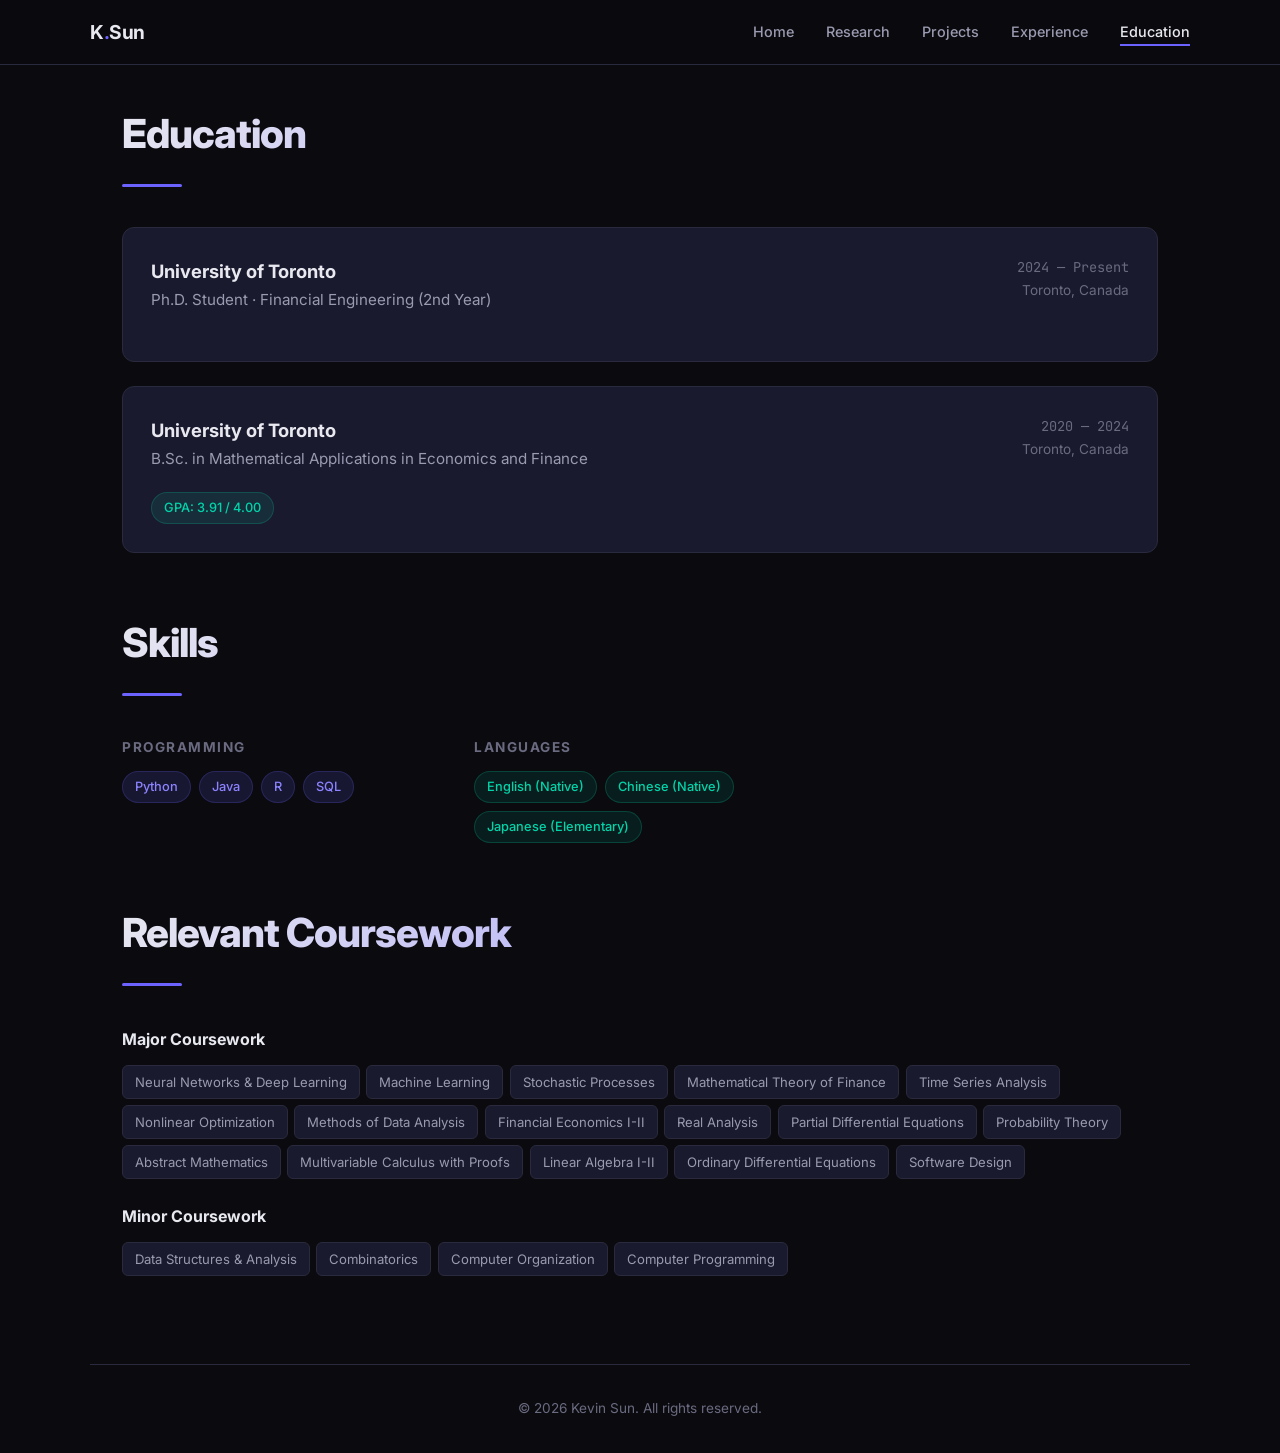
==== education.html @ ab378a04 "Initial commit: personal website Co-Authored-By: Claude Opus 4.6 <noreply@anthropic.com>" ====
<!DOCTYPE html>
<html lang="en">
<head>
  <meta charset="UTF-8">
  <meta name="viewport" content="width=device-width, initial-scale=1.0">
  <title>Education - Kevin Sun</title>
  <link rel="preconnect" href="https://fonts.googleapis.com">
  <link href="https://fonts.googleapis.com/css2?family=Inter:wght@400;500;600;700;800&family=JetBrains+Mono:wght@400;500&display=swap" rel="stylesheet">
  <link rel="stylesheet" href="styles.css">
</head>
<body>

  <nav>
    <div class="nav-inner">
      <a href="index.html" class="logo">K<span>.</span>Sun</a>
      <button class="hamburger" onclick="document.querySelector('.nav-links').classList.toggle('open')" aria-label="Menu">
        <span></span><span></span><span></span>
      </button>
      <ul class="nav-links">
        <li><a href="index.html">Home</a></li>
        <li><a href="research.html">Research</a></li>
        <li><a href="projects.html">Projects</a></li>
        <li><a href="experience.html">Experience</a></li>
        <li><a href="education.html" class="active">Education</a></li>
      </ul>
    </div>
  </nav>

  <main>
    <!-- Education -->
    <div class="section-header animate-in">
      <h1>Education</h1>
      <div class="section-divider"></div>
    </div>

    <div class="card animate-in delay-1">
      <div class="card-header">
        <div>
          <div class="card-title">University of Toronto</div>
          <div class="card-subtitle">Ph.D. Student &middot; Financial Engineering (2nd Year)</div>
        </div>
        <div style="text-align: right;">
          <div class="card-date">2024 &mdash; Present</div>
          <div class="card-location">Toronto, Canada</div>
        </div>
      </div>
    </div>

    <div class="card animate-in delay-2">
      <div class="card-header">
        <div>
          <div class="card-title">University of Toronto</div>
          <div class="card-subtitle">B.Sc. in Mathematical Applications in Economics and Finance</div>
        </div>
        <div style="text-align: right;">
          <div class="card-date">2020 &mdash; 2024</div>
          <div class="card-location">Toronto, Canada</div>
        </div>
      </div>
      <div class="card-body">
        <div class="tags" style="margin-top: 0;">
          <span class="tag green">GPA: 3.91 / 4.00</span>
        </div>
      </div>
    </div>

    <!-- Skills -->
    <div class="section-header animate-in" style="margin-top: 3.5rem;">
      <h1>Skills</h1>
      <div class="section-divider"></div>
    </div>

    <div class="skills-section animate-in delay-1">
      <div class="skill-group">
        <h3>Programming</h3>
        <div class="skill-tags">
          <span class="tag">Python</span>
          <span class="tag">Java</span>
          <span class="tag">R</span>
          <span class="tag">SQL</span>
        </div>
      </div>
      <div class="skill-group">
        <h3>Languages</h3>
        <div class="skill-tags">
          <span class="tag green">English (Native)</span>
          <span class="tag green">Chinese (Native)</span>
          <span class="tag green">Japanese (Elementary)</span>
        </div>
      </div>
    </div>

    <!-- Coursework -->
    <div class="section-header animate-in" style="margin-top: 3.5rem;">
      <h1>Relevant Coursework</h1>
      <div class="section-divider"></div>
    </div>

    <div class="coursework-block animate-in delay-1">
      <h3>Major Coursework</h3>
      <div class="coursework-list">
        <span class="course-chip">Neural Networks &amp; Deep Learning</span>
        <span class="course-chip">Machine Learning</span>
        <span class="course-chip">Stochastic Processes</span>
        <span class="course-chip">Mathematical Theory of Finance</span>
        <span class="course-chip">Time Series Analysis</span>
        <span class="course-chip">Nonlinear Optimization</span>
        <span class="course-chip">Methods of Data Analysis</span>
        <span class="course-chip">Financial Economics I-II</span>
        <span class="course-chip">Real Analysis</span>
        <span class="course-chip">Partial Differential Equations</span>
        <span class="course-chip">Probability Theory</span>
        <span class="course-chip">Abstract Mathematics</span>
        <span class="course-chip">Multivariable Calculus with Proofs</span>
        <span class="course-chip">Linear Algebra I-II</span>
        <span class="course-chip">Ordinary Differential Equations</span>
        <span class="course-chip">Software Design</span>
      </div>
    </div>

    <div class="coursework-block animate-in delay-2">
      <h3>Minor Coursework</h3>
      <div class="coursework-list">
        <span class="course-chip">Data Structures &amp; Analysis</span>
        <span class="course-chip">Combinatorics</span>
        <span class="course-chip">Computer Organization</span>
        <span class="course-chip">Computer Programming</span>
      </div>
    </div>

  </main>

  <footer>
    <p>&copy; 2026 Kevin Sun. All rights reserved.</p>
  </footer>

</body>
</html>
---- styles.css ----
/* ============================================
   Kevin Sun - Personal Website
   Modern & Bold Dark Theme
   ============================================ */

/* --- Reset & Base --- */
*, *::before, *::after {
  margin: 0;
  padding: 0;
  box-sizing: border-box;
}

:root {
  --bg-primary: #0a0a0f;
  --bg-secondary: #12121a;
  --bg-card: #1a1a2e;
  --bg-card-hover: #222240;
  --text-primary: #e8e8f0;
  --text-secondary: #9a9ab0;
  --text-muted: #6a6a80;
  --accent: #6c63ff;
  --accent-light: #8b83ff;
  --accent-glow: rgba(108, 99, 255, 0.15);
  --accent-secondary: #00d4aa;
  --border: #2a2a3e;
  --font-main: 'Inter', -apple-system, BlinkMacSystemFont, 'Segoe UI', sans-serif;
  --font-mono: 'JetBrains Mono', 'Fira Code', monospace;
  --max-width: 1100px;
  --transition: 0.3s cubic-bezier(0.4, 0, 0.2, 1);
}

html {
  scroll-behavior: smooth;
}

body {
  font-family: var(--font-main);
  background-color: var(--bg-primary);
  color: var(--text-primary);
  line-height: 1.7;
  font-size: 16px;
  min-height: 100vh;
}

a {
  color: var(--accent-light);
  text-decoration: none;
  transition: color var(--transition);
}

a:hover {
  color: var(--accent-secondary);
}

/* --- Navigation --- */
nav {
  position: fixed;
  top: 0;
  left: 0;
  right: 0;
  z-index: 1000;
  background: rgba(10, 10, 15, 0.85);
  backdrop-filter: blur(20px);
  -webkit-backdrop-filter: blur(20px);
  border-bottom: 1px solid var(--border);
  padding: 0 2rem;
}

nav .nav-inner {
  max-width: var(--max-width);
  margin: 0 auto;
  display: flex;
  align-items: center;
  justify-content: space-between;
  height: 64px;
}

nav .logo {
  font-size: 1.2rem;
  font-weight: 700;
  color: var(--text-primary);
  letter-spacing: -0.5px;
}

nav .logo span {
  color: var(--accent);
}

nav .nav-links {
  display: flex;
  gap: 2rem;
  list-style: none;
}

nav .nav-links a {
  color: var(--text-secondary);
  font-size: 0.9rem;
  font-weight: 500;
  position: relative;
  padding: 0.25rem 0;
}

nav .nav-links a::after {
  content: '';
  position: absolute;
  bottom: -2px;
  left: 0;
  width: 0;
  height: 2px;
  background: var(--accent);
  transition: width var(--transition);
}

nav .nav-links a:hover,
nav .nav-links a.active {
  color: var(--text-primary);
}

nav .nav-links a:hover::after,
nav .nav-links a.active::after {
  width: 100%;
}

/* Mobile hamburger */
.hamburger {
  display: none;
  flex-direction: column;
  gap: 5px;
  cursor: pointer;
  background: none;
  border: none;
  padding: 4px;
}

.hamburger span {
  width: 24px;
  height: 2px;
  background: var(--text-primary);
  transition: var(--transition);
}

/* --- Main Content --- */
main {
  max-width: var(--max-width);
  margin: 0 auto;
  padding: 100px 2rem 4rem;
}

/* --- Section Styles --- */
.section-header {
  margin-bottom: 2.5rem;
}

.section-header h1 {
  font-size: 2.5rem;
  font-weight: 800;
  letter-spacing: -1px;
  margin-bottom: 0.5rem;
  background: linear-gradient(135deg, var(--text-primary), var(--accent-light));
  -webkit-background-clip: text;
  -webkit-text-fill-color: transparent;
  background-clip: text;
}

.section-header .subtitle {
  color: var(--text-secondary);
  font-size: 1.05rem;
}

.section-divider {
  width: 60px;
  height: 3px;
  background: var(--accent);
  border-radius: 2px;
  margin-top: 1rem;
}

/* --- Cards --- */
.card {
  background: var(--bg-card);
  border: 1px solid var(--border);
  border-radius: 12px;
  padding: 1.75rem;
  margin-bottom: 1.5rem;
  transition: all var(--transition);
  position: relative;
  overflow: hidden;
}

.card::before {
  content: '';
  position: absolute;
  top: 0;
  left: 0;
  width: 3px;
  height: 100%;
  background: var(--accent);
  opacity: 0;
  transition: opacity var(--transition);
}

.card:hover {
  background: var(--bg-card-hover);
  border-color: rgba(108, 99, 255, 0.3);
  transform: translateY(-2px);
}

.card:hover::before {
  opacity: 1;
}

.card-header {
  display: flex;
  justify-content: space-between;
  align-items: flex-start;
  margin-bottom: 0.5rem;
  flex-wrap: wrap;
  gap: 0.5rem;
}

.card-title {
  font-size: 1.15rem;
  font-weight: 700;
  color: var(--text-primary);
}

.card-subtitle {
  font-size: 0.95rem;
  color: var(--text-secondary);
  margin-bottom: 0.75rem;
}

.card-date {
  font-size: 0.85rem;
  color: var(--text-muted);
  font-family: var(--font-mono);
  white-space: nowrap;
}

.card-location {
  font-size: 0.85rem;
  color: var(--text-muted);
}

.card-body ul {
  list-style: none;
  padding: 0;
}

.card-body li {
  position: relative;
  padding-left: 1.25rem;
  margin-bottom: 0.6rem;
  color: var(--text-secondary);
  font-size: 0.95rem;
  line-height: 1.6;
}

.card-body li::before {
  content: '';
  position: absolute;
  left: 0;
  top: 0.65em;
  width: 6px;
  height: 6px;
  border-radius: 50%;
  background: var(--accent);
}

/* --- Tags --- */
.tags {
  display: flex;
  flex-wrap: wrap;
  gap: 0.5rem;
  margin-top: 1rem;
}

.tag {
  background: var(--accent-glow);
  color: var(--accent-light);
  border: 1px solid rgba(108, 99, 255, 0.2);
  padding: 0.25rem 0.75rem;
  border-radius: 20px;
  font-size: 0.8rem;
  font-weight: 500;
}

.tag.green {
  background: rgba(0, 212, 170, 0.1);
  color: var(--accent-secondary);
  border-color: rgba(0, 212, 170, 0.2);
}

/* --- Hero (Home page) --- */
.hero {
  min-height: calc(100vh - 100px);
  display: flex;
  align-items: center;
  padding: 2rem 0;
}

.hero-content {
  max-width: 700px;
}

.hero-greeting {
  font-family: var(--font-mono);
  font-size: 1rem;
  color: var(--accent);
  margin-bottom: 1rem;
  display: flex;
  align-items: center;
  gap: 0.5rem;
}

.hero-greeting::before {
  content: '';
  width: 30px;
  height: 2px;
  background: var(--accent);
}

.hero h1 {
  font-size: 3.5rem;
  font-weight: 800;
  letter-spacing: -2px;
  line-height: 1.1;
  margin-bottom: 1.25rem;
}

.hero h1 .highlight {
  background: linear-gradient(135deg, var(--accent), var(--accent-secondary));
  -webkit-background-clip: text;
  -webkit-text-fill-color: transparent;
  background-clip: text;
}

.hero .description {
  font-size: 1.15rem;
  color: var(--text-secondary);
  line-height: 1.8;
  margin-bottom: 2rem;
  max-width: 600px;
}

.hero-links {
  display: flex;
  gap: 1rem;
  flex-wrap: wrap;
}

.btn {
  display: inline-flex;
  align-items: center;
  gap: 0.5rem;
  padding: 0.75rem 1.5rem;
  border-radius: 8px;
  font-size: 0.95rem;
  font-weight: 600;
  transition: all var(--transition);
  cursor: pointer;
  border: none;
}

.btn-primary {
  background: var(--accent);
  color: #fff;
}

.btn-primary:hover {
  background: var(--accent-light);
  color: #fff;
  transform: translateY(-2px);
  box-shadow: 0 8px 25px rgba(108, 99, 255, 0.3);
}

.btn-outline {
  background: transparent;
  color: var(--text-primary);
  border: 1px solid var(--border);
}

.btn-outline:hover {
  border-color: var(--accent);
  color: var(--accent-light);
  transform: translateY(-2px);
}

/* --- Contact row --- */
.contact-row {
  display: flex;
  flex-wrap: wrap;
  gap: 1.5rem;
  margin-top: 2.5rem;
  padding-top: 2rem;
  border-top: 1px solid var(--border);
}

.contact-item {
  display: flex;
  align-items: center;
  gap: 0.5rem;
  color: var(--text-secondary);
  font-size: 0.9rem;
}

.contact-item svg {
  width: 18px;
  height: 18px;
  color: var(--accent);
  flex-shrink: 0;
}

/* --- Publication Card --- */
.pub-card {
  background: var(--bg-card);
  border: 1px solid var(--border);
  border-radius: 12px;
  padding: 1.75rem;
  margin-bottom: 1.5rem;
  transition: all var(--transition);
}

.pub-card:hover {
  border-color: rgba(0, 212, 170, 0.3);
  background: var(--bg-card-hover);
}

.pub-authors {
  font-size: 0.95rem;
  color: var(--text-secondary);
  margin-bottom: 0.4rem;
}

.pub-authors strong {
  color: var(--accent-secondary);
}

.pub-title {
  font-size: 1.05rem;
  font-weight: 600;
  color: var(--text-primary);
  margin-bottom: 0.4rem;
}

.pub-journal {
  font-style: italic;
  color: var(--text-muted);
  font-size: 0.9rem;
}

.pub-link {
  display: inline-flex;
  align-items: center;
  gap: 0.3rem;
  margin-top: 0.75rem;
  font-size: 0.85rem;
  font-weight: 600;
  color: var(--accent-secondary);
}

.pub-link:hover {
  color: var(--accent-light);
}

/* --- Awards Grid --- */
.awards-grid {
  display: grid;
  grid-template-columns: repeat(auto-fill, minmax(300px, 1fr));
  gap: 1.25rem;
}

.award-card {
  background: var(--bg-card);
  border: 1px solid var(--border);
  border-radius: 12px;
  padding: 1.5rem;
  transition: all var(--transition);
}

.award-card:hover {
  background: var(--bg-card-hover);
  border-color: rgba(108, 99, 255, 0.3);
  transform: translateY(-2px);
}

.award-icon {
  font-size: 1.5rem;
  margin-bottom: 0.75rem;
}

.award-title {
  font-weight: 700;
  font-size: 1rem;
  color: var(--text-primary);
  margin-bottom: 0.4rem;
}

.award-desc {
  font-size: 0.9rem;
  color: var(--text-secondary);
  line-height: 1.5;
}

/* --- Skills Grid --- */
.skills-section {
  display: grid;
  grid-template-columns: repeat(auto-fill, minmax(250px, 1fr));
  gap: 1.25rem;
  margin-top: 1.5rem;
}

.skill-group h3 {
  font-size: 0.85rem;
  text-transform: uppercase;
  letter-spacing: 1.5px;
  color: var(--text-muted);
  margin-bottom: 0.75rem;
}

.skill-tags {
  display: flex;
  flex-wrap: wrap;
  gap: 0.5rem;
}

/* --- Coursework --- */
.coursework-block {
  margin-bottom: 1.5rem;
}

.coursework-block h3 {
  font-size: 1rem;
  font-weight: 700;
  color: var(--text-primary);
  margin-bottom: 0.75rem;
}

.coursework-list {
  display: flex;
  flex-wrap: wrap;
  gap: 0.4rem;
}

.course-chip {
  background: var(--bg-card);
  border: 1px solid var(--border);
  padding: 0.3rem 0.75rem;
  border-radius: 6px;
  font-size: 0.82rem;
  color: var(--text-secondary);
  transition: all var(--transition);
}

.course-chip:hover {
  background: var(--bg-card-hover);
  border-color: var(--accent);
  color: var(--text-primary);
}

/* --- Footer --- */
footer {
  max-width: var(--max-width);
  margin: 0 auto;
  padding: 2rem;
  text-align: center;
  color: var(--text-muted);
  font-size: 0.85rem;
  border-top: 1px solid var(--border);
}

/* --- Animations --- */
@keyframes fadeInUp {
  from {
    opacity: 0;
    transform: translateY(30px);
  }
  to {
    opacity: 1;
    transform: translateY(0);
  }
}

.animate-in {
  animation: fadeInUp 0.6s ease-out both;
}

.delay-1 { animation-delay: 0.1s; }
.delay-2 { animation-delay: 0.2s; }
.delay-3 { animation-delay: 0.3s; }
.delay-4 { animation-delay: 0.4s; }
.delay-5 { animation-delay: 0.5s; }

/* --- Responsive --- */
@media (max-width: 768px) {
  .hero h1 {
    font-size: 2.5rem;
  }

  .section-header h1 {
    font-size: 2rem;
  }

  main {
    padding: 80px 1.25rem 3rem;
  }

  nav .nav-links {
    display: none;
    position: absolute;
    top: 64px;
    left: 0;
    right: 0;
    background: rgba(10, 10, 15, 0.97);
    flex-direction: column;
    padding: 1rem 2rem 1.5rem;
    gap: 1rem;
    border-bottom: 1px solid var(--border);
  }

  nav .nav-links.open {
    display: flex;
  }

  .hamburger {
    display: flex;
  }

  .awards-grid {
    grid-template-columns: 1fr;
  }

  .card-header {
    flex-direction: column;
  }
}

@media (max-width: 480px) {
  .hero h1 {
    font-size: 2rem;
  }

  .hero-links {
    flex-direction: column;
  }

  .btn {
    width: 100%;
    justify-content: center;
  }
}
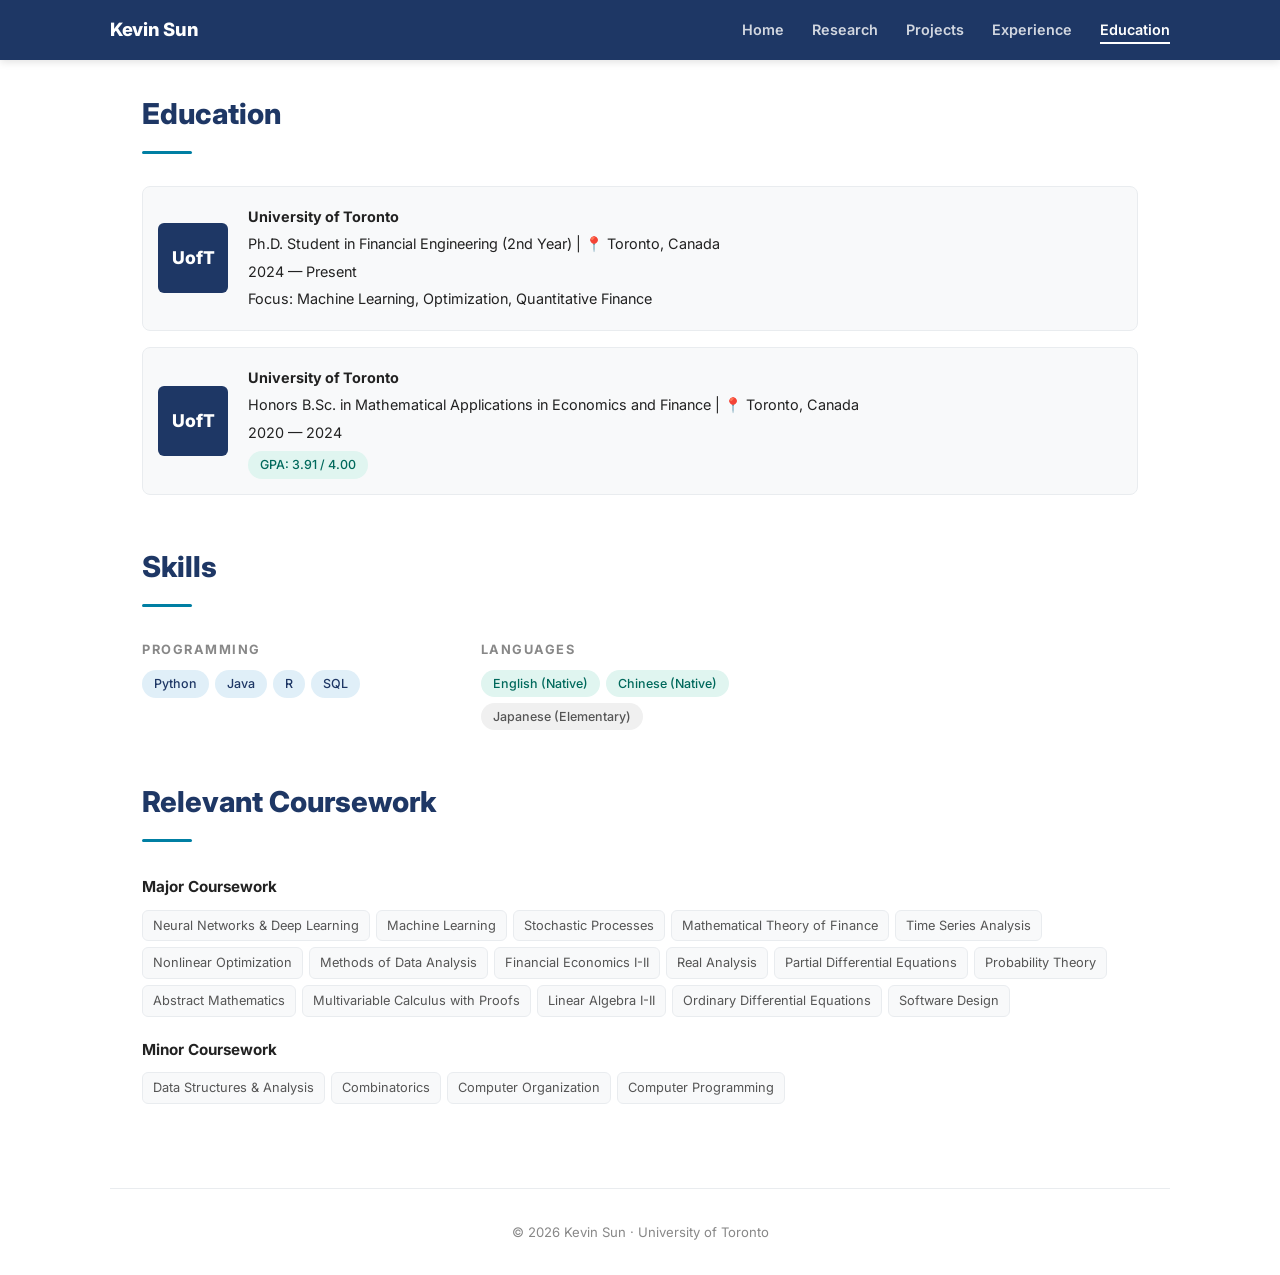
==== commit c45e0826: "Redesign: UofT theme with photo" ====
--- a/education.html
+++ b/education.html
@@ -5,14 +5,14 @@
   <meta name="viewport" content="width=device-width, initial-scale=1.0">
   <title>Education - Kevin Sun</title>
   <link rel="preconnect" href="https://fonts.googleapis.com">
-  <link href="https://fonts.googleapis.com/css2?family=Inter:wght@400;500;600;700;800&family=JetBrains+Mono:wght@400;500&display=swap" rel="stylesheet">
+  <link href="https://fonts.googleapis.com/css2?family=Inter:wght@400;500;600;700;800&display=swap" rel="stylesheet">
   <link rel="stylesheet" href="styles.css">
 </head>
 <body>
 
   <nav>
     <div class="nav-inner">
-      <a href="index.html" class="logo">K<span>.</span>Sun</a>
+      <a href="index.html" class="logo">Kevin Sun</a>
       <button class="hamburger" onclick="document.querySelector('.nav-links').classList.toggle('open')" aria-label="Menu">
         <span></span><span></span><span></span>
       </button>
@@ -33,39 +33,31 @@
       <div class="section-divider"></div>
     </div>
 
-    <div class="card animate-in delay-1">
-      <div class="card-header">
-        <div>
-          <div class="card-title">University of Toronto</div>
-          <div class="card-subtitle">Ph.D. Student &middot; Financial Engineering (2nd Year)</div>
-        </div>
-        <div style="text-align: right;">
-          <div class="card-date">2024 &mdash; Present</div>
-          <div class="card-location">Toronto, Canada</div>
+    <div class="education-container">
+      <div class="education-item animate-in delay-1">
+        <div class="edu-logo-placeholder">UofT</div>
+        <div class="edu-info">
+          <p><strong>University of Toronto</strong></p>
+          <p>Ph.D. Student in Financial Engineering (2nd Year) | &#128205; Toronto, Canada</p>
+          <p>2024 &mdash; Present</p>
+          <p>Focus: Machine Learning, Optimization, Quantitative Finance</p>
         </div>
       </div>
-    </div>
-
-    <div class="card animate-in delay-2">
-      <div class="card-header">
-        <div>
-          <div class="card-title">University of Toronto</div>
-          <div class="card-subtitle">B.Sc. in Mathematical Applications in Economics and Finance</div>
-        </div>
-        <div style="text-align: right;">
-          <div class="card-date">2020 &mdash; 2024</div>
-          <div class="card-location">Toronto, Canada</div>
-        </div>
-      </div>
-      <div class="card-body">
-        <div class="tags" style="margin-top: 0;">
-          <span class="tag green">GPA: 3.91 / 4.00</span>
+      <div class="education-item animate-in delay-2">
+        <div class="edu-logo-placeholder">UofT</div>
+        <div class="edu-info">
+          <p><strong>University of Toronto</strong></p>
+          <p>Honors B.Sc. in Mathematical Applications in Economics and Finance | &#128205; Toronto, Canada</p>
+          <p>2020 &mdash; 2024</p>
+          <div class="tags" style="margin-top: 6px;">
+            <span class="tag teal">GPA: 3.91 / 4.00</span>
+          </div>
         </div>
       </div>
     </div>
 
     <!-- Skills -->
-    <div class="section-header animate-in" style="margin-top: 3.5rem;">
+    <div class="section-header animate-in" style="margin-top: 3rem;">
       <h1>Skills</h1>
       <div class="section-divider"></div>
     </div>
@@ -74,24 +66,24 @@
       <div class="skill-group">
         <h3>Programming</h3>
         <div class="skill-tags">
-          <span class="tag">Python</span>
-          <span class="tag">Java</span>
-          <span class="tag">R</span>
-          <span class="tag">SQL</span>
+          <span class="tag blue">Python</span>
+          <span class="tag blue">Java</span>
+          <span class="tag blue">R</span>
+          <span class="tag blue">SQL</span>
         </div>
       </div>
       <div class="skill-group">
         <h3>Languages</h3>
         <div class="skill-tags">
-          <span class="tag green">English (Native)</span>
-          <span class="tag green">Chinese (Native)</span>
-          <span class="tag green">Japanese (Elementary)</span>
+          <span class="tag teal">English (Native)</span>
+          <span class="tag teal">Chinese (Native)</span>
+          <span class="tag">Japanese (Elementary)</span>
         </div>
       </div>
     </div>
 
     <!-- Coursework -->
-    <div class="section-header animate-in" style="margin-top: 3.5rem;">
+    <div class="section-header animate-in" style="margin-top: 3rem;">
       <h1>Relevant Coursework</h1>
       <div class="section-divider"></div>
     </div>
@@ -131,7 +123,7 @@
   </main>
 
   <footer>
-    <p>&copy; 2026 Kevin Sun. All rights reserved.</p>
+    <p>&copy; 2026 Kevin Sun &middot; University of Toronto</p>
   </footer>
 
 </body>
--- a/styles.css
+++ b/styles.css
@@ -1,9 +1,8 @@
 /* ============================================
    Kevin Sun - Personal Website
-   Modern & Bold Dark Theme
+   UofT Theme — Light, Clean, Academic
    ============================================ */
 
-/* --- Reset & Base --- */
 *, *::before, *::after {
   margin: 0;
   padding: 0;
@@ -11,31 +10,29 @@
 }
 
 :root {
-  --bg-primary: #0a0a0f;
-  --bg-secondary: #12121a;
-  --bg-card: #1a1a2e;
-  --bg-card-hover: #222240;
-  --text-primary: #e8e8f0;
-  --text-secondary: #9a9ab0;
-  --text-muted: #6a6a80;
-  --accent: #6c63ff;
-  --accent-light: #8b83ff;
-  --accent-glow: rgba(108, 99, 255, 0.15);
-  --accent-secondary: #00d4aa;
-  --border: #2a2a3e;
+  --uoft-blue: #1E3765;
+  --uoft-blue-light: #2a4a82;
+  --boundless-blue: #007FA3;
+  --boundless-blue-light: #009ec5;
+  --bg-primary: #ffffff;
+  --bg-secondary: #f8f9fa;
+  --bg-card: #f8f9fa;
+  --bg-card-hover: #f0f2f5;
+  --text-primary: #222222;
+  --text-secondary: #555555;
+  --text-muted: #888888;
+  --border: #e9ecef;
   --font-main: 'Inter', -apple-system, BlinkMacSystemFont, 'Segoe UI', sans-serif;
-  --font-mono: 'JetBrains Mono', 'Fira Code', monospace;
-  --max-width: 1100px;
-  --transition: 0.3s cubic-bezier(0.4, 0, 0.2, 1);
-}
-
-html {
-  scroll-behavior: smooth;
-}
+  --font-heading: 'Inter', -apple-system, BlinkMacSystemFont, sans-serif;
+  --max-width: 1060px;
+  --transition: 0.25s ease;
+}
+
+html { scroll-behavior: smooth; }
 
 body {
   font-family: var(--font-main);
-  background-color: var(--bg-primary);
+  background: var(--bg-primary);
   color: var(--text-primary);
   line-height: 1.7;
   font-size: 16px;
@@ -43,27 +40,29 @@
 }
 
 a {
-  color: var(--accent-light);
+  color: var(--boundless-blue);
   text-decoration: none;
   transition: color var(--transition);
 }
 
 a:hover {
-  color: var(--accent-secondary);
-}
-
-/* --- Navigation --- */
+  color: var(--uoft-blue);
+  text-decoration: underline;
+}
+
+h1, h2, h3 {
+  font-family: var(--font-heading);
+  color: var(--text-primary);
+}
+
+/* ========== Navbar ========== */
 nav {
   position: fixed;
-  top: 0;
-  left: 0;
-  right: 0;
+  top: 0; left: 0; right: 0;
   z-index: 1000;
-  background: rgba(10, 10, 15, 0.85);
-  backdrop-filter: blur(20px);
-  -webkit-backdrop-filter: blur(20px);
-  border-bottom: 1px solid var(--border);
+  background: var(--uoft-blue);
   padding: 0 2rem;
+  box-shadow: 0 2px 8px rgba(0,0,0,0.12);
 }
 
 nav .nav-inner {
@@ -72,48 +71,48 @@
   display: flex;
   align-items: center;
   justify-content: space-between;
-  height: 64px;
+  height: 60px;
 }
 
 nav .logo {
-  font-size: 1.2rem;
-  font-weight: 700;
-  color: var(--text-primary);
-  letter-spacing: -0.5px;
-}
-
-nav .logo span {
-  color: var(--accent);
-}
+  font-size: 1.15rem;
+  font-weight: 800;
+  color: #ffffff;
+  letter-spacing: -0.3px;
+}
+
+nav .logo:hover { text-decoration: none; }
+
+nav .logo span { color: var(--boundless-blue-light); }
 
 nav .nav-links {
   display: flex;
-  gap: 2rem;
+  gap: 1.75rem;
   list-style: none;
 }
 
 nav .nav-links a {
-  color: var(--text-secondary);
+  color: rgba(255,255,255,0.8);
   font-size: 0.9rem;
-  font-weight: 500;
+  font-weight: 600;
+  padding: 0.25rem 0;
+  text-decoration: none;
   position: relative;
-  padding: 0.25rem 0;
+  transition: color var(--transition);
 }
 
 nav .nav-links a::after {
   content: '';
   position: absolute;
-  bottom: -2px;
-  left: 0;
-  width: 0;
-  height: 2px;
-  background: var(--accent);
+  bottom: -2px; left: 0;
+  width: 0; height: 2px;
+  background: #fff;
   transition: width var(--transition);
 }
 
 nav .nav-links a:hover,
 nav .nav-links a.active {
-  color: var(--text-primary);
+  color: #ffffff;
 }
 
 nav .nav-links a:hover::after,
@@ -121,7 +120,6 @@
   width: 100%;
 }
 
-/* Mobile hamburger */
 .hamburger {
   display: none;
   flex-direction: column;
@@ -133,112 +131,184 @@
 }
 
 .hamburger span {
-  width: 24px;
-  height: 2px;
-  background: var(--text-primary);
+  width: 24px; height: 2px;
+  background: #fff;
   transition: var(--transition);
 }
 
-/* --- Main Content --- */
+/* ========== Main ========== */
 main {
   max-width: var(--max-width);
   margin: 0 auto;
-  padding: 100px 2rem 4rem;
-}
-
-/* --- Section Styles --- */
-.section-header {
-  margin-bottom: 2.5rem;
-}
+  padding: 90px 2rem 4rem;
+}
+
+/* ========== Section Headers ========== */
+.section-header { margin-bottom: 2rem; }
 
 .section-header h1 {
-  font-size: 2.5rem;
+  font-size: 1.8rem;
   font-weight: 800;
-  letter-spacing: -1px;
-  margin-bottom: 0.5rem;
-  background: linear-gradient(135deg, var(--text-primary), var(--accent-light));
-  -webkit-background-clip: text;
-  -webkit-text-fill-color: transparent;
-  background-clip: text;
+  color: var(--uoft-blue);
+  margin-bottom: 0.25rem;
 }
 
 .section-header .subtitle {
   color: var(--text-secondary);
-  font-size: 1.05rem;
+  font-size: 0.95rem;
 }
 
 .section-divider {
-  width: 60px;
-  height: 3px;
-  background: var(--accent);
+  width: 50px; height: 3px;
+  background: var(--boundless-blue);
   border-radius: 2px;
-  margin-top: 1rem;
-}
-
-/* --- Cards --- */
+  margin-top: 0.75rem;
+}
+
+/* ========== Hero / Home ========== */
+.hero-section {
+  display: flex;
+  align-items: flex-start;
+  gap: 40px;
+  padding: 2rem 0 1rem;
+}
+
+.hero-photo {
+  flex: 0 0 280px;
+}
+
+.hero-photo img {
+  width: 100%;
+  border-radius: 10px;
+  box-shadow: 0 4px 20px rgba(0,0,0,0.08);
+}
+
+.photo-placeholder {
+  width: 100%;
+  aspect-ratio: 1;
+  background: linear-gradient(135deg, var(--uoft-blue), var(--boundless-blue));
+  border-radius: 10px;
+  display: flex;
+  align-items: center;
+  justify-content: center;
+  color: #fff;
+  font-size: 4rem;
+  font-weight: 800;
+  letter-spacing: 2px;
+}
+
+.hero-info { flex: 1; }
+
+.hero-info h1 {
+  font-size: 2.4rem;
+  font-weight: 800;
+  color: var(--text-primary);
+  margin-bottom: 0.75rem;
+  line-height: 1.15;
+}
+
+.hero-info .about-text {
+  font-size: 0.92rem;
+  color: var(--text-secondary);
+  line-height: 1.75;
+  margin-bottom: 1.25rem;
+}
+
+.hero-info .about-text strong {
+  color: var(--uoft-blue);
+}
+
+/* Quick Links */
+.quick-links {
+  display: flex;
+  flex-direction: column;
+  gap: 8px;
+  margin-top: 1.25rem;
+}
+
+.quick-links a {
+  color: var(--uoft-blue);
+  font-weight: 600;
+  font-size: 0.9rem;
+}
+
+.quick-links a:hover { color: var(--boundless-blue); }
+
+/* Social Links */
+.social-links {
+  display: flex;
+  gap: 14px;
+  margin: 1.25rem 0;
+}
+
+.social-link {
+  display: inline-flex;
+  align-items: center;
+  justify-content: center;
+  width: 44px; height: 44px;
+  background: var(--bg-secondary);
+  border-radius: 50%;
+  transition: all var(--transition);
+  color: var(--text-secondary);
+}
+
+.social-link:hover {
+  background: var(--uoft-blue);
+  color: #fff;
+  transform: scale(1.1);
+  text-decoration: none;
+}
+
+.social-link svg {
+  width: 20px; height: 20px;
+  fill: currentColor;
+}
+
+/* ========== Cards ========== */
 .card {
   background: var(--bg-card);
   border: 1px solid var(--border);
-  border-radius: 12px;
-  padding: 1.75rem;
-  margin-bottom: 1.5rem;
+  border-radius: 8px;
+  padding: 1.5rem;
+  margin-bottom: 1.25rem;
   transition: all var(--transition);
-  position: relative;
-  overflow: hidden;
-}
-
-.card::before {
-  content: '';
-  position: absolute;
-  top: 0;
-  left: 0;
-  width: 3px;
-  height: 100%;
-  background: var(--accent);
-  opacity: 0;
-  transition: opacity var(--transition);
 }
 
 .card:hover {
   background: var(--bg-card-hover);
-  border-color: rgba(108, 99, 255, 0.3);
-  transform: translateY(-2px);
-}
-
-.card:hover::before {
-  opacity: 1;
+  transform: translateY(-1px);
+  box-shadow: 0 4px 12px rgba(0,0,0,0.05);
 }
 
 .card-header {
   display: flex;
   justify-content: space-between;
   align-items: flex-start;
-  margin-bottom: 0.5rem;
+  margin-bottom: 0.4rem;
   flex-wrap: wrap;
   gap: 0.5rem;
 }
 
 .card-title {
-  font-size: 1.15rem;
+  font-size: 1.05rem;
   font-weight: 700;
   color: var(--text-primary);
 }
 
 .card-subtitle {
-  font-size: 0.95rem;
-  color: var(--text-secondary);
-  margin-bottom: 0.75rem;
+  font-size: 0.9rem;
+  color: var(--text-secondary);
+  margin-bottom: 0.6rem;
 }
 
 .card-date {
-  font-size: 0.85rem;
+  font-size: 0.82rem;
   color: var(--text-muted);
-  font-family: var(--font-mono);
   white-space: nowrap;
 }
 
 .card-location {
-  font-size: 0.85rem;
+  font-size: 0.82rem;
   color: var(--text-muted);
 }
 
@@ -249,403 +319,375 @@
 
 .card-body li {
   position: relative;
-  padding-left: 1.25rem;
-  margin-bottom: 0.6rem;
-  color: var(--text-secondary);
-  font-size: 0.95rem;
+  padding-left: 1.15rem;
+  margin-bottom: 0.5rem;
+  color: var(--text-secondary);
+  font-size: 0.9rem;
   line-height: 1.6;
 }
 
 .card-body li::before {
   content: '';
   position: absolute;
-  left: 0;
-  top: 0.65em;
-  width: 6px;
-  height: 6px;
+  left: 0; top: 0.6em;
+  width: 5px; height: 5px;
   border-radius: 50%;
-  background: var(--accent);
-}
-
-/* --- Tags --- */
+  background: var(--boundless-blue);
+}
+
+/* ========== Tags / Keywords ========== */
 .tags {
   display: flex;
   flex-wrap: wrap;
-  gap: 0.5rem;
-  margin-top: 1rem;
+  gap: 6px;
+  margin-top: 0.75rem;
 }
 
 .tag {
-  background: var(--accent-glow);
-  color: var(--accent-light);
-  border: 1px solid rgba(108, 99, 255, 0.2);
-  padding: 0.25rem 0.75rem;
-  border-radius: 20px;
-  font-size: 0.8rem;
+  display: inline-block;
+  padding: 3px 12px;
+  background: #f0f0f0;
+  color: #555;
+  border-radius: 15px;
+  font-size: 0.78rem;
   font-weight: 500;
 }
 
-.tag.green {
-  background: rgba(0, 212, 170, 0.1);
-  color: var(--accent-secondary);
-  border-color: rgba(0, 212, 170, 0.2);
-}
-
-/* --- Hero (Home page) --- */
-.hero {
-  min-height: calc(100vh - 100px);
-  display: flex;
-  align-items: center;
-  padding: 2rem 0;
-}
-
-.hero-content {
-  max-width: 700px;
-}
-
-.hero-greeting {
-  font-family: var(--font-mono);
-  font-size: 1rem;
-  color: var(--accent);
-  margin-bottom: 1rem;
-  display: flex;
-  align-items: center;
-  gap: 0.5rem;
-}
-
-.hero-greeting::before {
-  content: '';
-  width: 30px;
-  height: 2px;
-  background: var(--accent);
-}
-
-.hero h1 {
-  font-size: 3.5rem;
+.tag.blue {
+  background: #e0eff8;
+  color: var(--uoft-blue);
+}
+
+.tag.teal {
+  background: #e0f5f0;
+  color: #00695c;
+}
+
+/* ========== Education Section (Home) ========== */
+.education-container {
+  display: flex;
+  flex-direction: column;
+  gap: 16px;
+  margin-top: 1.5rem;
+}
+
+.education-item {
+  display: flex;
+  align-items: center;
+  gap: 20px;
+  padding: 15px;
+  background: var(--bg-card);
+  border: 1px solid var(--border);
+  border-radius: 8px;
+  transition: all var(--transition);
+}
+
+.education-item:hover {
+  background: var(--bg-card-hover);
+}
+
+.edu-logo {
+  width: 70px; height: 70px;
+  object-fit: contain;
+  flex-shrink: 0;
+  border-radius: 6px;
+}
+
+.edu-logo-placeholder {
+  width: 70px; height: 70px;
+  flex-shrink: 0;
+  border-radius: 6px;
+  background: var(--uoft-blue);
+  display: flex;
+  align-items: center;
+  justify-content: center;
+  color: #fff;
   font-weight: 800;
-  letter-spacing: -2px;
-  line-height: 1.1;
-  margin-bottom: 1.25rem;
-}
-
-.hero h1 .highlight {
-  background: linear-gradient(135deg, var(--accent), var(--accent-secondary));
-  -webkit-background-clip: text;
-  -webkit-text-fill-color: transparent;
-  background-clip: text;
-}
-
-.hero .description {
-  font-size: 1.15rem;
-  color: var(--text-secondary);
-  line-height: 1.8;
-  margin-bottom: 2rem;
-  max-width: 600px;
-}
-
-.hero-links {
-  display: flex;
-  gap: 1rem;
-  flex-wrap: wrap;
-}
-
-.btn {
-  display: inline-flex;
-  align-items: center;
-  gap: 0.5rem;
-  padding: 0.75rem 1.5rem;
-  border-radius: 8px;
-  font-size: 0.95rem;
-  font-weight: 600;
-  transition: all var(--transition);
-  cursor: pointer;
-  border: none;
-}
-
-.btn-primary {
-  background: var(--accent);
-  color: #fff;
-}
-
-.btn-primary:hover {
-  background: var(--accent-light);
-  color: #fff;
-  transform: translateY(-2px);
-  box-shadow: 0 8px 25px rgba(108, 99, 255, 0.3);
-}
-
-.btn-outline {
-  background: transparent;
-  color: var(--text-primary);
-  border: 1px solid var(--border);
-}
-
-.btn-outline:hover {
-  border-color: var(--accent);
-  color: var(--accent-light);
-  transform: translateY(-2px);
-}
-
-/* --- Contact row --- */
-.contact-row {
-  display: flex;
-  flex-wrap: wrap;
-  gap: 1.5rem;
-  margin-top: 2.5rem;
-  padding-top: 2rem;
-  border-top: 1px solid var(--border);
-}
-
-.contact-item {
-  display: flex;
-  align-items: center;
-  gap: 0.5rem;
-  color: var(--text-secondary);
-  font-size: 0.9rem;
-}
-
-.contact-item svg {
-  width: 18px;
-  height: 18px;
-  color: var(--accent);
-  flex-shrink: 0;
-}
-
-/* --- Publication Card --- */
+  font-size: 1.1rem;
+}
+
+.edu-info { font-size: 0.9rem; }
+.edu-info p { margin: 3px 0; }
+.edu-info strong { color: var(--text-primary); }
+
+/* ========== Publication Card ========== */
 .pub-card {
   background: var(--bg-card);
   border: 1px solid var(--border);
-  border-radius: 12px;
-  padding: 1.75rem;
-  margin-bottom: 1.5rem;
+  border-radius: 8px;
+  padding: 1.5rem;
+  margin-bottom: 1.25rem;
   transition: all var(--transition);
 }
 
 .pub-card:hover {
-  border-color: rgba(0, 212, 170, 0.3);
   background: var(--bg-card-hover);
+  box-shadow: 0 4px 12px rgba(0,0,0,0.05);
+}
+
+.pub-tags {
+  display: flex;
+  gap: 8px;
+  margin-bottom: 0.75rem;
+  flex-wrap: wrap;
+}
+
+.venue {
+  display: inline-block;
+  padding: 3px 12px;
+  border-radius: 20px;
+  font-size: 0.78rem;
+  font-weight: 600;
+  background: #e8eaf6;
+  color: #303f9f;
+}
+
+.status {
+  display: inline-block;
+  padding: 3px 12px;
+  border-radius: 20px;
+  font-size: 0.78rem;
+  font-weight: 600;
+}
+
+.status-published {
+  background: #e8f5e9;
+  color: #2e7d32;
 }
 
 .pub-authors {
-  font-size: 0.95rem;
-  color: var(--text-secondary);
-  margin-bottom: 0.4rem;
+  font-size: 0.9rem;
+  color: var(--text-secondary);
+  margin-bottom: 0.3rem;
 }
 
 .pub-authors strong {
-  color: var(--accent-secondary);
+  color: var(--uoft-blue);
 }
 
 .pub-title {
-  font-size: 1.05rem;
+  font-size: 1rem;
   font-weight: 600;
   color: var(--text-primary);
-  margin-bottom: 0.4rem;
+  margin-bottom: 0.3rem;
 }
 
 .pub-journal {
   font-style: italic;
   color: var(--text-muted);
-  font-size: 0.9rem;
+  font-size: 0.88rem;
 }
 
 .pub-link {
   display: inline-flex;
   align-items: center;
-  gap: 0.3rem;
-  margin-top: 0.75rem;
+  gap: 4px;
+  margin-top: 0.6rem;
   font-size: 0.85rem;
   font-weight: 600;
-  color: var(--accent-secondary);
-}
-
-.pub-link:hover {
-  color: var(--accent-light);
-}
-
-/* --- Awards Grid --- */
+  color: var(--boundless-blue);
+}
+
+.pub-link:hover { color: var(--uoft-blue); }
+
+/* ========== Awards Grid ========== */
 .awards-grid {
   display: grid;
-  grid-template-columns: repeat(auto-fill, minmax(300px, 1fr));
-  gap: 1.25rem;
+  grid-template-columns: repeat(auto-fill, minmax(280px, 1fr));
+  gap: 1rem;
 }
 
 .award-card {
   background: var(--bg-card);
   border: 1px solid var(--border);
-  border-radius: 12px;
-  padding: 1.5rem;
+  border-radius: 8px;
+  padding: 1.25rem;
   transition: all var(--transition);
 }
 
 .award-card:hover {
   background: var(--bg-card-hover);
-  border-color: rgba(108, 99, 255, 0.3);
   transform: translateY(-2px);
-}
-
-.award-icon {
-  font-size: 1.5rem;
-  margin-bottom: 0.75rem;
-}
+  box-shadow: 0 4px 12px rgba(0,0,0,0.05);
+}
+
+.award-icon { font-size: 1.5rem; margin-bottom: 0.6rem; }
 
 .award-title {
   font-weight: 700;
-  font-size: 1rem;
-  color: var(--text-primary);
-  margin-bottom: 0.4rem;
+  font-size: 0.95rem;
+  color: var(--text-primary);
+  margin-bottom: 0.35rem;
 }
 
 .award-desc {
-  font-size: 0.9rem;
+  font-size: 0.85rem;
   color: var(--text-secondary);
   line-height: 1.5;
 }
 
-/* --- Skills Grid --- */
+/* ========== Skills ========== */
 .skills-section {
   display: grid;
   grid-template-columns: repeat(auto-fill, minmax(250px, 1fr));
   gap: 1.25rem;
-  margin-top: 1.5rem;
+  margin-top: 1.25rem;
 }
 
 .skill-group h3 {
-  font-size: 0.85rem;
+  font-size: 0.8rem;
   text-transform: uppercase;
   letter-spacing: 1.5px;
   color: var(--text-muted);
-  margin-bottom: 0.75rem;
+  margin-bottom: 0.6rem;
 }
 
 .skill-tags {
   display: flex;
   flex-wrap: wrap;
-  gap: 0.5rem;
-}
-
-/* --- Coursework --- */
-.coursework-block {
-  margin-bottom: 1.5rem;
-}
+  gap: 6px;
+}
+
+/* ========== Coursework ========== */
+.coursework-block { margin-bottom: 1.25rem; }
 
 .coursework-block h3 {
-  font-size: 1rem;
+  font-size: 0.95rem;
   font-weight: 700;
   color: var(--text-primary);
-  margin-bottom: 0.75rem;
+  margin-bottom: 0.6rem;
 }
 
 .coursework-list {
   display: flex;
   flex-wrap: wrap;
-  gap: 0.4rem;
+  gap: 6px;
 }
 
 .course-chip {
   background: var(--bg-card);
   border: 1px solid var(--border);
-  padding: 0.3rem 0.75rem;
+  padding: 4px 10px;
   border-radius: 6px;
-  font-size: 0.82rem;
+  font-size: 0.8rem;
   color: var(--text-secondary);
   transition: all var(--transition);
 }
 
 .course-chip:hover {
   background: var(--bg-card-hover);
-  border-color: var(--accent);
-  color: var(--text-primary);
-}
-
-/* --- Footer --- */
+  border-color: var(--boundless-blue);
+  color: var(--text-primary);
+}
+
+/* ========== Experience Section ========== */
+.experience-container {
+  display: flex;
+  flex-direction: column;
+  gap: 16px;
+  margin-top: 1.5rem;
+}
+
+.experience-item {
+  display: flex;
+  align-items: center;
+  gap: 20px;
+  padding: 15px;
+  background: var(--bg-card);
+  border: 1px solid var(--border);
+  border-radius: 8px;
+  transition: all var(--transition);
+}
+
+.experience-item:hover {
+  background: var(--bg-card-hover);
+}
+
+.exp-logo-placeholder {
+  width: 70px; height: 70px;
+  flex-shrink: 0;
+  border-radius: 6px;
+  background: var(--uoft-blue);
+  display: flex;
+  align-items: center;
+  justify-content: center;
+  color: #fff;
+  font-weight: 800;
+  font-size: 0.75rem;
+  text-align: center;
+  padding: 4px;
+}
+
+.exp-info { font-size: 0.9rem; }
+.exp-info p { margin: 3px 0; }
+.exp-info strong { color: var(--text-primary); }
+
+/* ========== Footer ========== */
 footer {
   max-width: var(--max-width);
   margin: 0 auto;
   padding: 2rem;
   text-align: center;
   color: var(--text-muted);
-  font-size: 0.85rem;
+  font-size: 0.82rem;
   border-top: 1px solid var(--border);
 }
 
-/* --- Animations --- */
+/* ========== Animations ========== */
 @keyframes fadeInUp {
-  from {
-    opacity: 0;
-    transform: translateY(30px);
+  from { opacity: 0; transform: translateY(20px); }
+  to { opacity: 1; transform: translateY(0); }
+}
+
+.animate-in { animation: fadeInUp 0.5s ease-out both; }
+.delay-1 { animation-delay: 0.1s; }
+.delay-2 { animation-delay: 0.15s; }
+.delay-3 { animation-delay: 0.2s; }
+.delay-4 { animation-delay: 0.25s; }
+.delay-5 { animation-delay: 0.3s; }
+
+/* ========== Responsive ========== */
+@media (max-width: 768px) {
+  main { padding: 80px 1.25rem 3rem; }
+
+  .hero-section {
+    flex-direction: column;
+    gap: 24px;
   }
-  to {
-    opacity: 1;
-    transform: translateY(0);
-  }
-}
-
-.animate-in {
-  animation: fadeInUp 0.6s ease-out both;
-}
-
-.delay-1 { animation-delay: 0.1s; }
-.delay-2 { animation-delay: 0.2s; }
-.delay-3 { animation-delay: 0.3s; }
-.delay-4 { animation-delay: 0.4s; }
-.delay-5 { animation-delay: 0.5s; }
-
-/* --- Responsive --- */
-@media (max-width: 768px) {
-  .hero h1 {
-    font-size: 2.5rem;
-  }
-
-  .section-header h1 {
-    font-size: 2rem;
-  }
-
-  main {
-    padding: 80px 1.25rem 3rem;
-  }
+
+  .hero-photo { flex: none; max-width: 220px; margin: 0 auto; }
+
+  .hero-info h1 { font-size: 1.8rem; text-align: center; }
+
+  .social-links { justify-content: center; }
+
+  .quick-links { align-items: center; }
 
   nav .nav-links {
     display: none;
     position: absolute;
-    top: 64px;
-    left: 0;
-    right: 0;
-    background: rgba(10, 10, 15, 0.97);
+    top: 60px; left: 0; right: 0;
+    background: var(--uoft-blue);
     flex-direction: column;
     padding: 1rem 2rem 1.5rem;
-    gap: 1rem;
-    border-bottom: 1px solid var(--border);
+    gap: 0.75rem;
+    box-shadow: 0 4px 12px rgba(0,0,0,0.15);
   }
 
-  nav .nav-links.open {
-    display: flex;
+  nav .nav-links.open { display: flex; }
+  .hamburger { display: flex; }
+
+  .awards-grid { grid-template-columns: 1fr; }
+
+  .card-header { flex-direction: column; }
+
+  .education-item, .experience-item {
+    flex-direction: column;
+    text-align: center;
   }
-
-  .hamburger {
-    display: flex;
-  }
-
-  .awards-grid {
-    grid-template-columns: 1fr;
-  }
-
-  .card-header {
-    flex-direction: column;
-  }
 }
 
 @media (max-width: 480px) {
-  .hero h1 {
-    font-size: 2rem;
-  }
-
-  .hero-links {
-    flex-direction: column;
-  }
-
-  .btn {
-    width: 100%;
-    justify-content: center;
-  }
-}
+  .hero-info h1 { font-size: 1.5rem; }
+  .section-header h1 { font-size: 1.5rem; }
+}
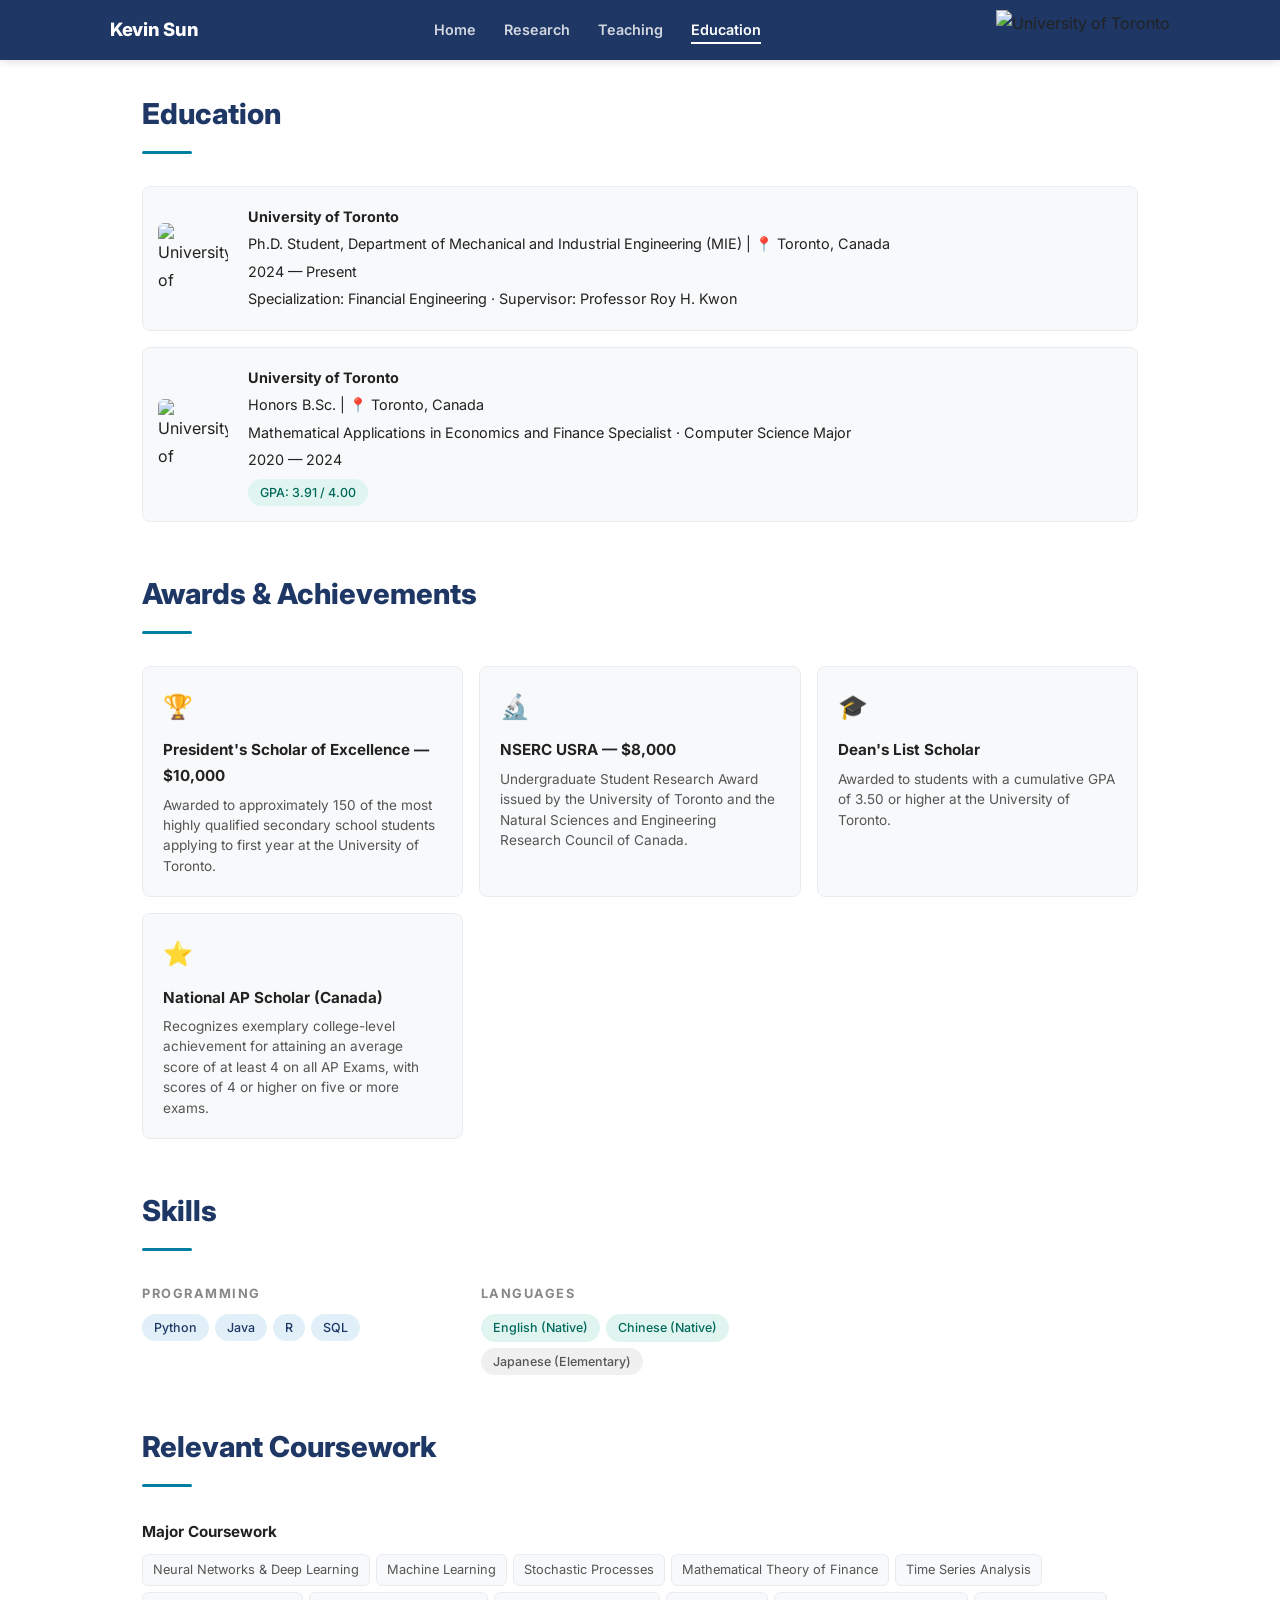
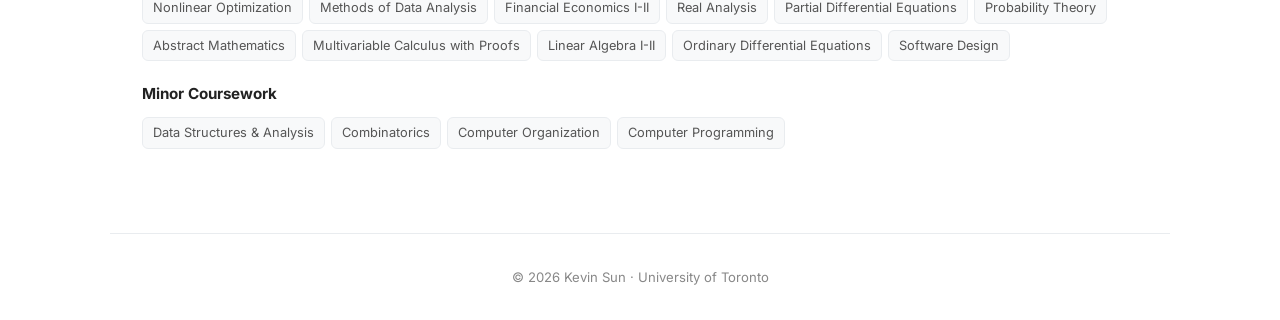
==== commit 5f49e481: "Add UofT logo to navbar and education sections" ====
--- a/education.html
+++ b/education.html
@@ -19,10 +19,10 @@
       <ul class="nav-links">
         <li><a href="index.html">Home</a></li>
         <li><a href="research.html">Research</a></li>
-        <li><a href="projects.html">Projects</a></li>
-        <li><a href="experience.html">Experience</a></li>
+        <li><a href="teaching.html">Teaching</a></li>
         <li><a href="education.html" class="active">Education</a></li>
       </ul>
+      <img src="uoft-logo.png" alt="University of Toronto" class="nav-logo-img">
     </div>
   </nav>
 
@@ -35,24 +35,57 @@
 
     <div class="education-container">
       <div class="education-item animate-in delay-1">
-        <div class="edu-logo-placeholder">UofT</div>
+        <img src="uoft-logo.png" alt="University of Toronto" class="edu-logo">
         <div class="edu-info">
           <p><strong>University of Toronto</strong></p>
-          <p>Ph.D. Student in Financial Engineering (2nd Year) | &#128205; Toronto, Canada</p>
+          <p>Ph.D. Student, Department of Mechanical and Industrial Engineering (MIE) | &#128205; Toronto, Canada</p>
           <p>2024 &mdash; Present</p>
-          <p>Focus: Machine Learning, Optimization, Quantitative Finance</p>
+          <p>Specialization: Financial Engineering &middot; Supervisor: Professor Roy H. Kwon</p>
         </div>
       </div>
       <div class="education-item animate-in delay-2">
-        <div class="edu-logo-placeholder">UofT</div>
+        <img src="uoft-logo.png" alt="University of Toronto" class="edu-logo">
         <div class="edu-info">
           <p><strong>University of Toronto</strong></p>
-          <p>Honors B.Sc. in Mathematical Applications in Economics and Finance | &#128205; Toronto, Canada</p>
+          <p>Honors B.Sc. | &#128205; Toronto, Canada</p>
+          <p>Mathematical Applications in Economics and Finance Specialist &middot; Computer Science Major</p>
           <p>2020 &mdash; 2024</p>
           <div class="tags" style="margin-top: 6px;">
             <span class="tag teal">GPA: 3.91 / 4.00</span>
           </div>
         </div>
+      </div>
+    </div>
+
+    <!-- Awards & Achievements -->
+    <div class="section-header animate-in" style="margin-top: 3rem;">
+      <h1>Awards &amp; Achievements</h1>
+      <div class="section-divider"></div>
+    </div>
+
+    <div class="awards-grid">
+      <div class="award-card animate-in delay-1">
+        <div class="award-icon">&#127942;</div>
+        <div class="award-title">President's Scholar of Excellence &mdash; $10,000</div>
+        <div class="award-desc">Awarded to approximately 150 of the most highly qualified secondary school students applying to first year at the University of Toronto.</div>
+      </div>
+
+      <div class="award-card animate-in delay-2">
+        <div class="award-icon">&#128300;</div>
+        <div class="award-title">NSERC USRA &mdash; $8,000</div>
+        <div class="award-desc">Undergraduate Student Research Award issued by the University of Toronto and the Natural Sciences and Engineering Research Council of Canada.</div>
+      </div>
+
+      <div class="award-card animate-in delay-3">
+        <div class="award-icon">&#127891;</div>
+        <div class="award-title">Dean's List Scholar</div>
+        <div class="award-desc">Awarded to students with a cumulative GPA of 3.50 or higher at the University of Toronto.</div>
+      </div>
+
+      <div class="award-card animate-in delay-4">
+        <div class="award-icon">&#11088;</div>
+        <div class="award-title">National AP Scholar (Canada)</div>
+        <div class="award-desc">Recognizes exemplary college-level achievement for attaining an average score of at least 4 on all AP Exams, with scores of 4 or higher on five or more exams.</div>
       </div>
     </div>
 
--- a/styles.css
+++ b/styles.css
@@ -83,6 +83,12 @@
 
 nav .logo:hover { text-decoration: none; }
 
+nav .nav-logo-img {
+  height: 40px;
+  width: auto;
+  object-fit: contain;
+}
+
 nav .logo span { color: var(--boundless-blue-light); }
 
 nav .nav-links {
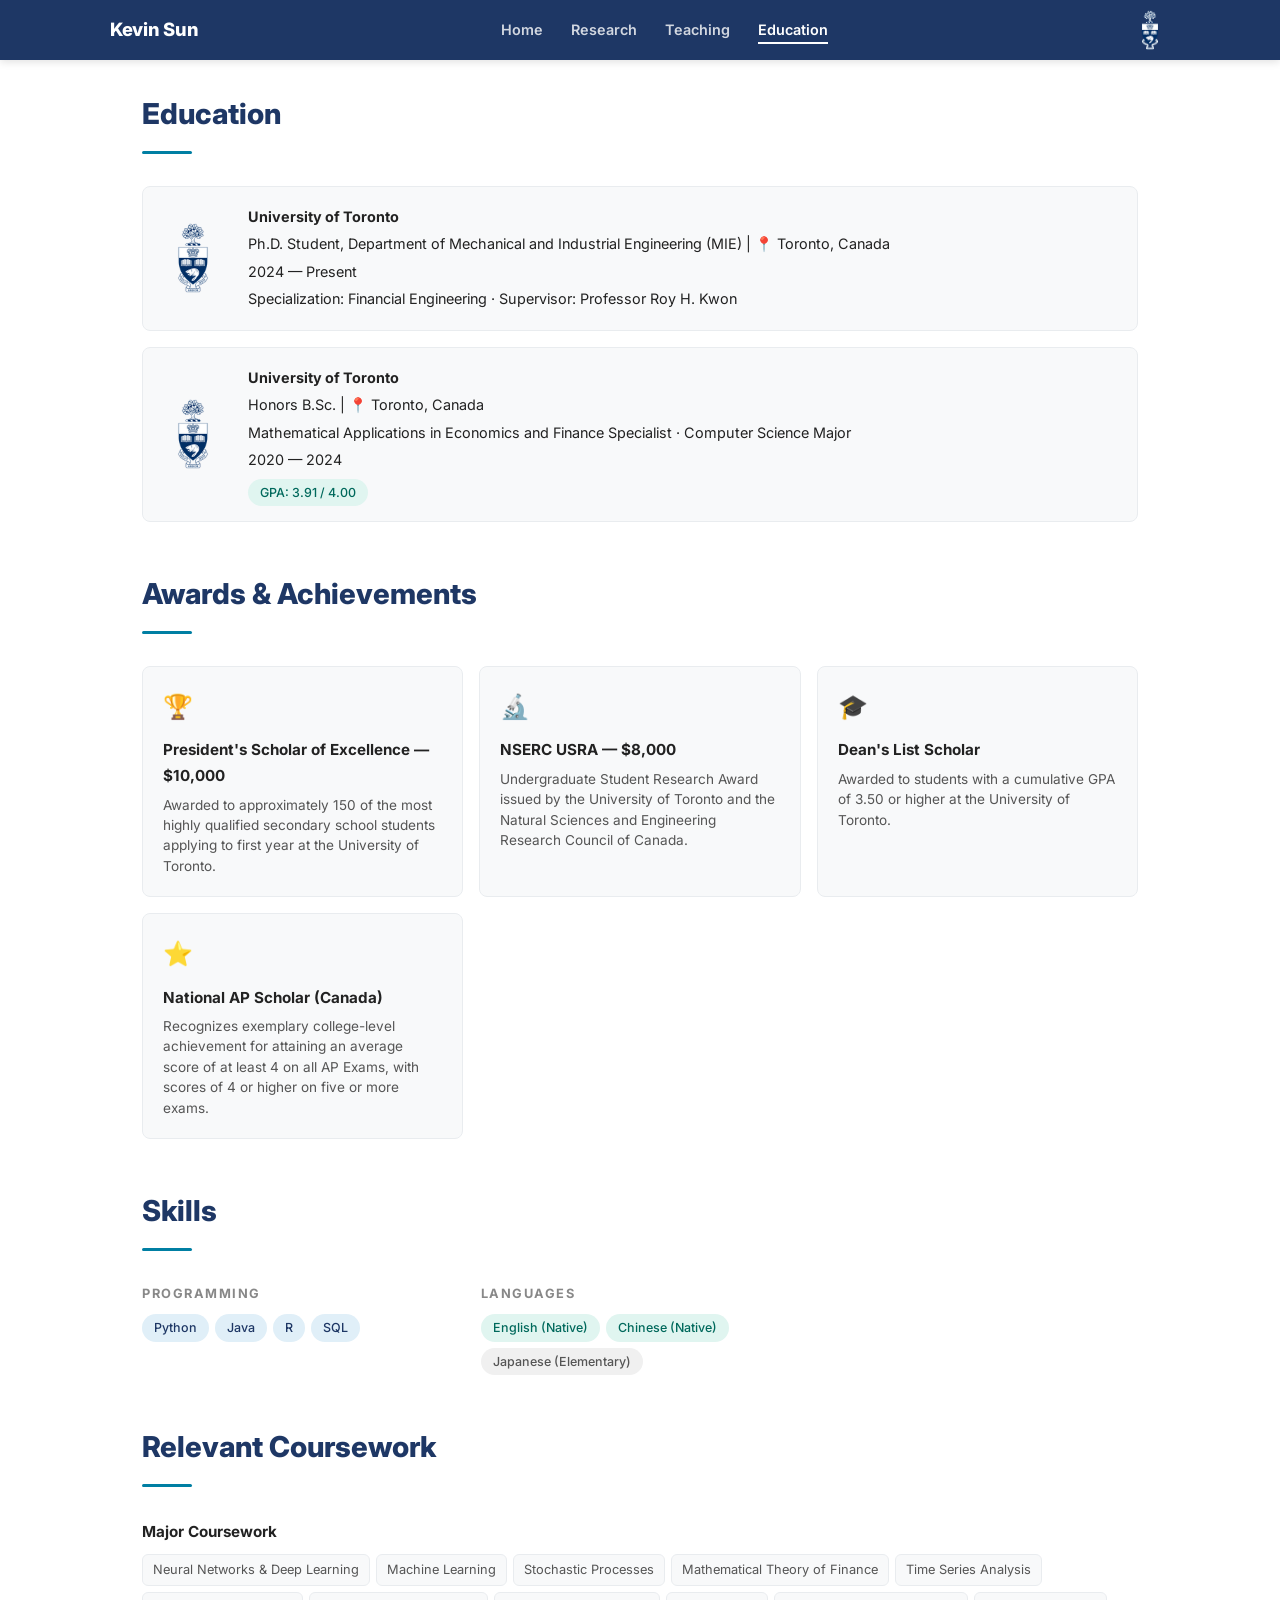
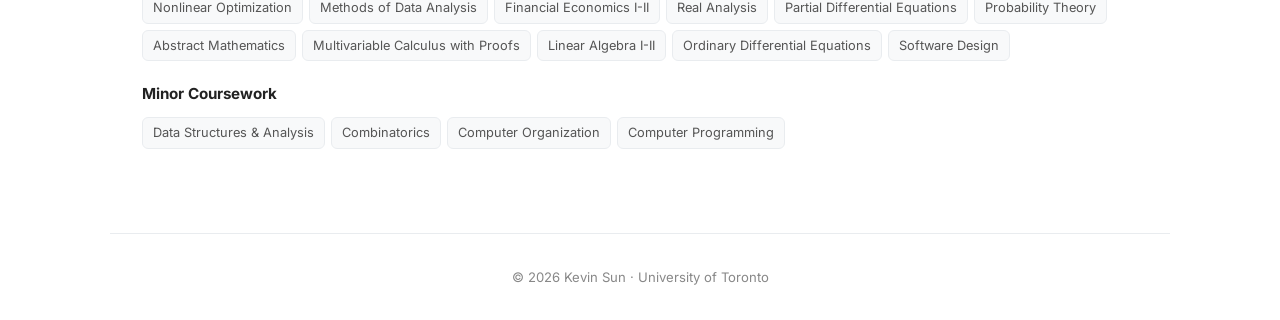
==== commit ac18f5e0: "Resize UofT logo for navbar" ====
--- a/education.html
+++ b/education.html
@@ -22,7 +22,7 @@
         <li><a href="teaching.html">Teaching</a></li>
         <li><a href="education.html" class="active">Education</a></li>
       </ul>
-      <img src="uoft-logo.png" alt="University of Toronto" class="nav-logo-img">
+      <img src="uoft-logo.png" alt="University of Toronto" class="nav-logo-img" height="40" width="auto">
     </div>
   </nav>
 
--- a/styles.css
+++ b/styles.css
@@ -84,9 +84,12 @@
 nav .logo:hover { text-decoration: none; }
 
 nav .nav-logo-img {
-  height: 40px;
-  width: auto;
-  object-fit: contain;
+  height: 40px !important;
+  max-height: 40px !important;
+  width: auto !important;
+  max-width: 120px !important;
+  object-fit: contain !important;
+  display: block;
 }
 
 nav .logo span { color: var(--boundless-blue-light); }
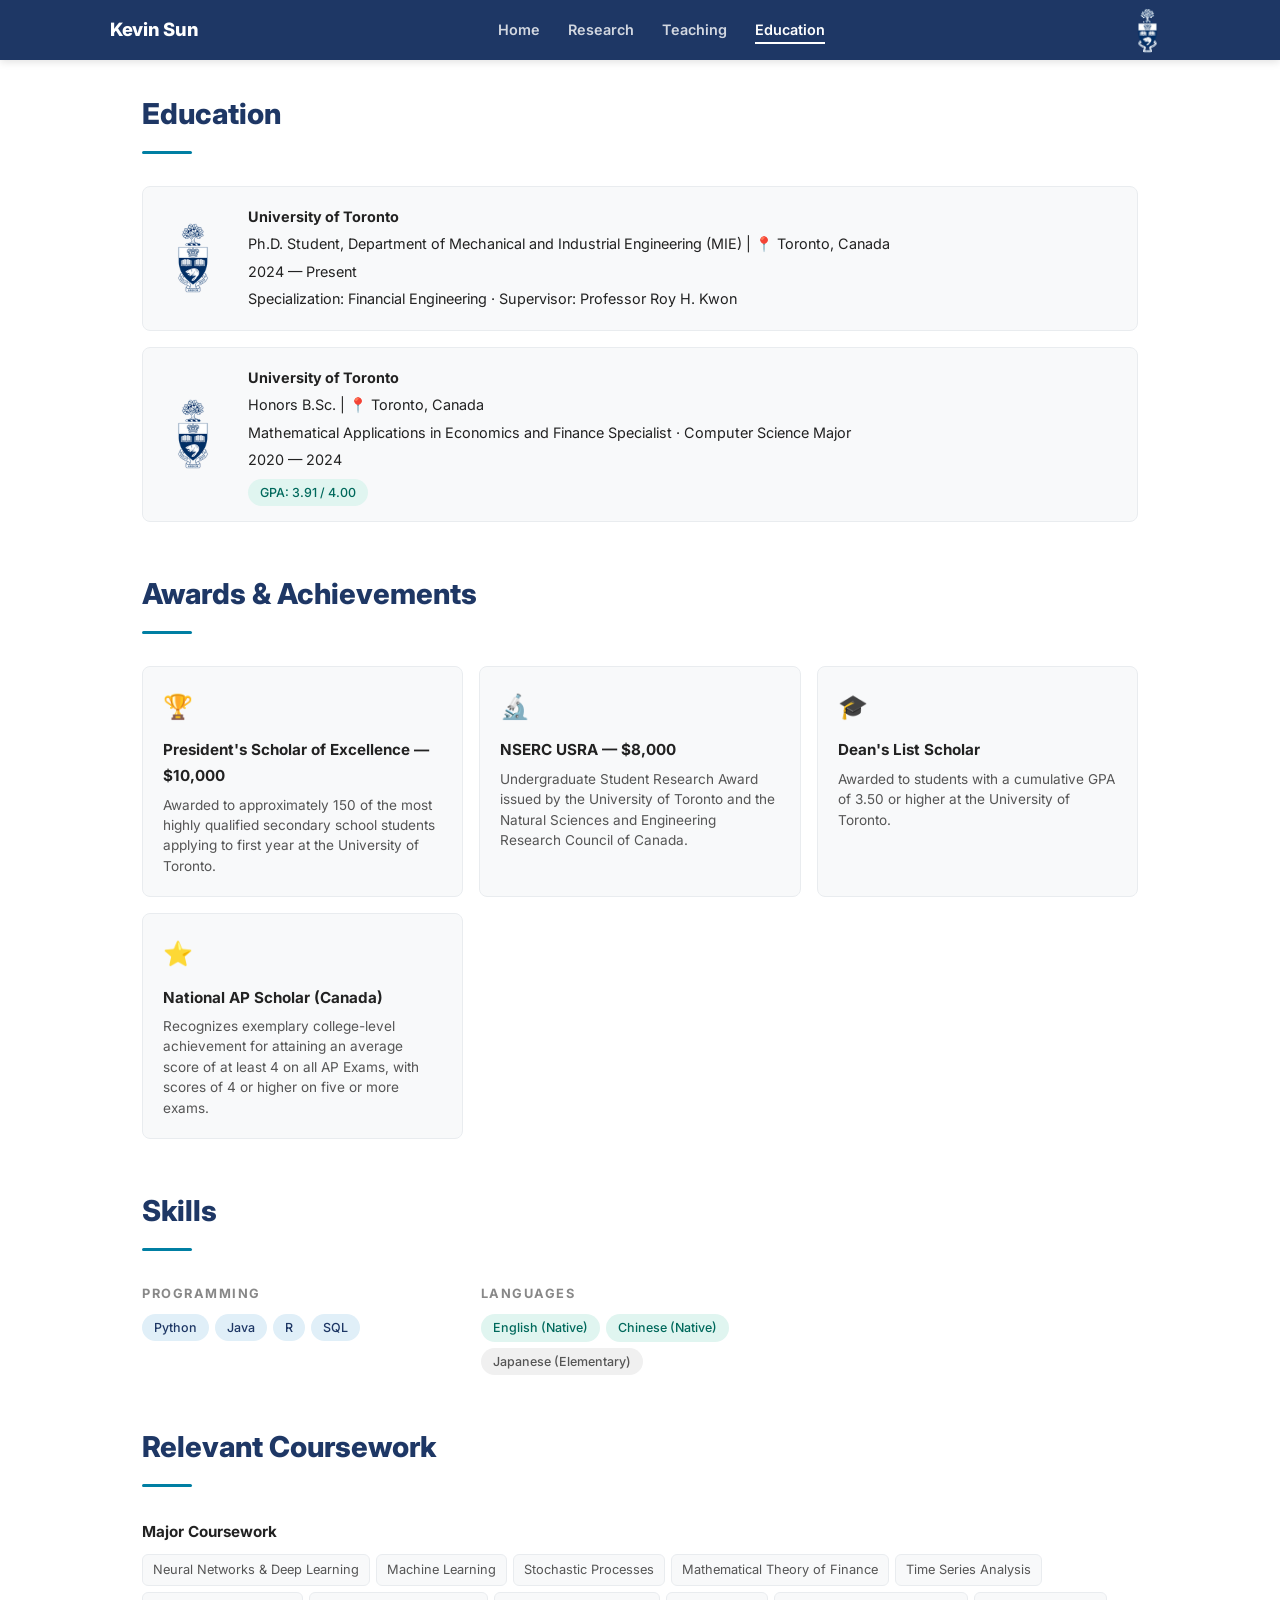
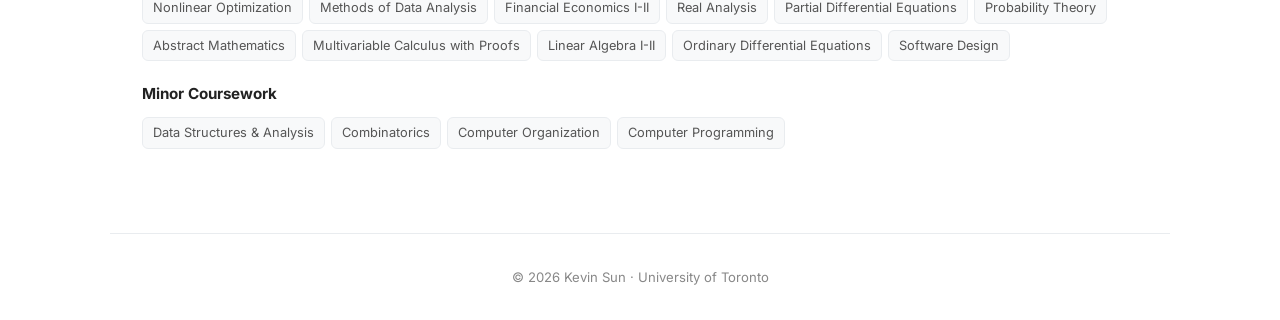
==== commit d3dbaac7: "Fix logo size with explicit dimensions" ====
--- a/education.html
+++ b/education.html
@@ -22,7 +22,7 @@
         <li><a href="teaching.html">Teaching</a></li>
         <li><a href="education.html" class="active">Education</a></li>
       </ul>
-      <img src="uoft-logo.png" alt="University of Toronto" class="nav-logo-img" height="40" width="auto">
+      <img src="uoft-logo.png" alt="University of Toronto" class="nav-logo-img" height="45" width="45">
     </div>
   </nav>
 
--- a/styles.css
+++ b/styles.css
@@ -84,12 +84,10 @@
 nav .logo:hover { text-decoration: none; }
 
 nav .nav-logo-img {
-  height: 40px !important;
-  max-height: 40px !important;
-  width: auto !important;
-  max-width: 120px !important;
-  object-fit: contain !important;
-  display: block;
+  height: 45px;
+  width: 45px;
+  object-fit: contain;
+  flex-shrink: 0;
 }
 
 nav .logo span { color: var(--boundless-blue-light); }
